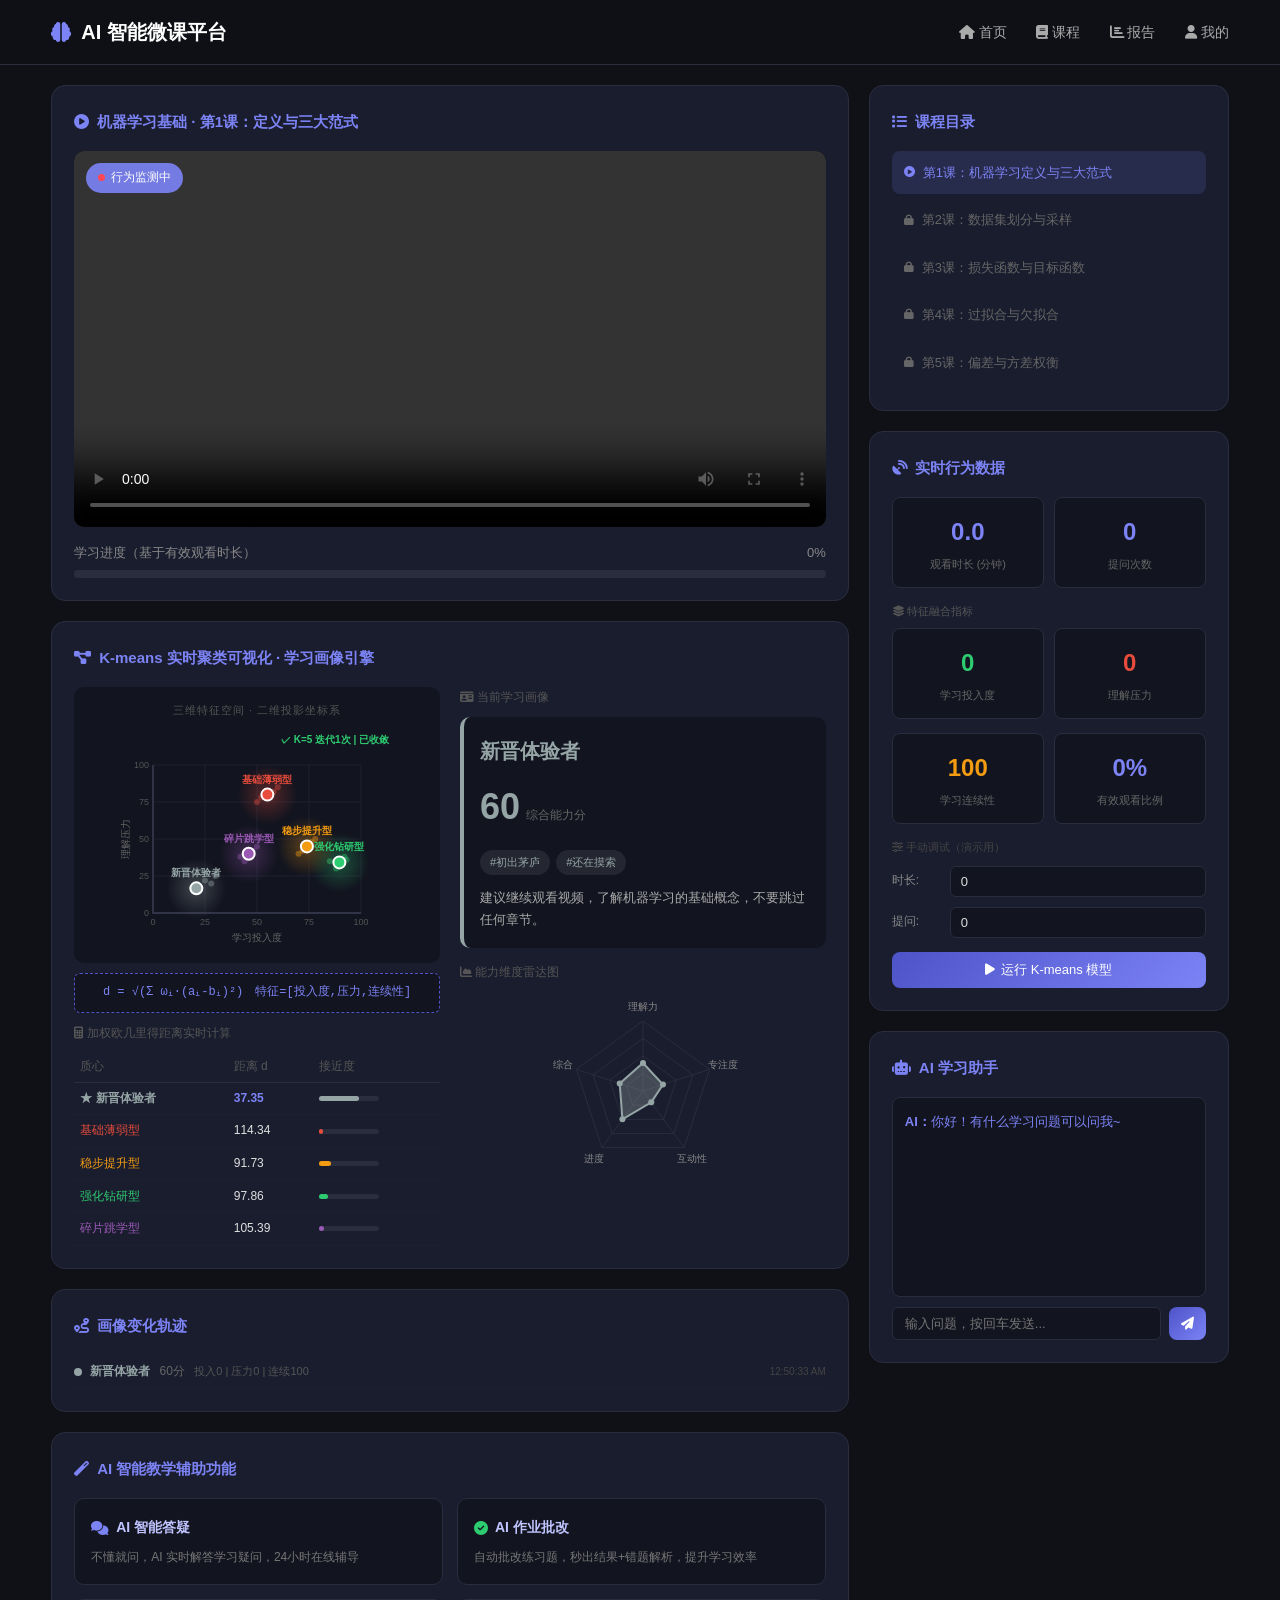
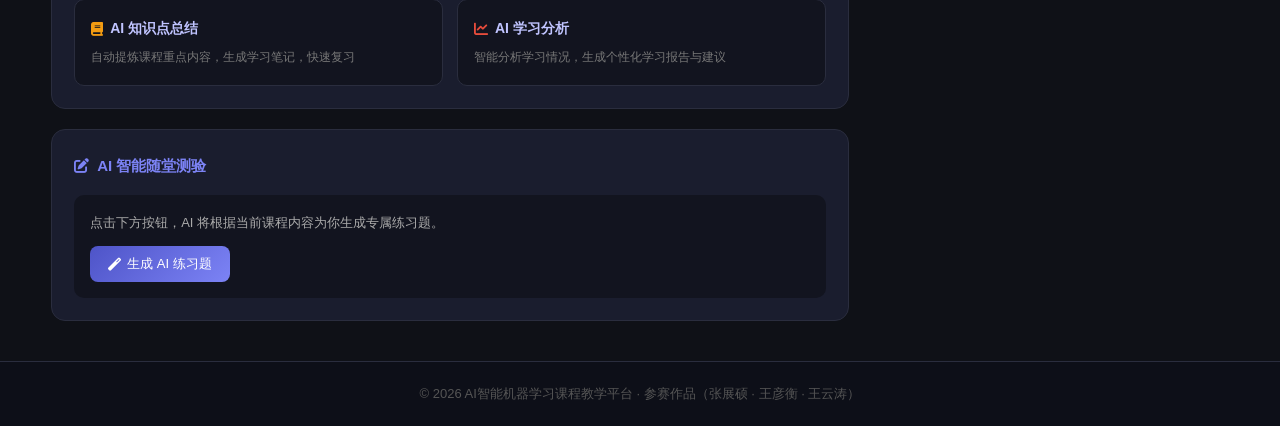
==== index.html @ 803f0291 "Add files via upload" ====
<!DOCTYPE html>
<html lang="zh-CN">
<head>
    <meta charset="UTF-8">
    <meta content="width=device-width, initial-scale=1.0" name="viewport">
    <title>AI智能微课教学平台</title>
    <link href="https://cdnjs.cloudflare.com/ajax/libs/font-awesome/6.4.0/css/all.min.css" rel="stylesheet">
    <link rel="stylesheet" href="style.css">
</head>
<body>

<header>
    <div class="container">
        <div class="nav">
            <div class="logo"><i class="fas fa-brain"></i><span>AI 智能微课平台</span></div>
            <div class="nav-links">
                <a href="#"><i class="fas fa-home"></i> 首页</a>
                <a href="#"><i class="fas fa-book"></i> 课程</a>
                <a href="#"><i class="fas fa-chart-bar"></i> 报告</a>
                <a href="#"><i class="fas fa-user"></i> 我的</a>
            </div>
        </div>
    </div>
</header>

<div class="container">
    <div class="main-layout">

        <!-- 左侧 -->
        <div>
            <!-- 视频 -->
            <div class="card">
                <div class="card-title"><i class="fas fa-play-circle"></i> 机器学习基础 · 第1课：定义与三大范式</div>
                <div class="video-wrapper">
                    <video id="myVideo" controls src="https://www.w3schools.com/html/mov_bbb.mp4"></video>
                    <div class="video-overlay-badge"><div class="live-dot"></div> 行为监测中</div>
                </div>
                <div class="progress-section">
                    <div class="progress-label">
                        <span>学习进度（基于有效观看时长）</span>
                        <span id="progressText">0%</span>
                    </div>
                    <div class="progress-track"><div class="progress-fill" id="progressFill" style="width:0%"></div></div>
                </div>
            </div>

            <!-- K-means 可视化 -->
            <div class="card">
                <div class="card-title"><i class="fas fa-project-diagram"></i> K-means 实时聚类可视化 · 学习画像引擎</div>
                <div class="kmeans-split">
                    <div>
                        <div class="kmeans-viz-wrapper">
                            <div class="kmeans-viz-title">三维特征空间 · 二维投影坐标系</div>
                            <canvas id="kmeansCanvas" width="280" height="220"></canvas>
                        </div>
                        <div class="formula-box">
                            d = √(Σ ωᵢ·(aᵢ-bᵢ)²)　特征=[投入度,压力,连续性]
                        </div>
                        <div style="font-size:12px;color:#555;margin:10px 0 6px;">
                            <i class="fas fa-calculator"></i> 加权欧几里得距离实时计算
                        </div>
                        <table class="distance-table">
                            <thead><tr><th>质心</th><th>距离 d</th><th>接近度</th></tr></thead>
                            <tbody id="distanceTbody"></tbody>
                        </table>
                    </div>
                    <div>
                        <div style="font-size:12px;color:#555;margin-bottom:8px;">
                            <i class="fas fa-id-card"></i> 当前学习画像
                        </div>
                        <div class="profile-card" id="profileCard">
                            <div class="profile-name" id="profileName">等待数据...</div>
                            <div class="profile-score-row">
                                <div class="profile-score" id="profileScore">—</div>
                                <div class="profile-score-unit">综合能力分</div>
                            </div>
                            <div class="profile-tags" id="profileTags"></div>
                            <div class="profile-suggestion" id="profileSuggestion">运行模型后显示个性化建议</div>
                        </div>
                        <div style="margin-top:14px;">
                            <div style="font-size:12px;color:#555;margin-bottom:8px;">
                                <i class="fas fa-chart-area"></i> 能力维度雷达图
                            </div>
                            <canvas id="radarCanvas" width="220" height="200" style="display:block;margin:0 auto;"></canvas>
                        </div>
                    </div>
                </div>
            </div>

            <!-- 画像变化时间线 -->
            <div class="card">
                <div class="card-title"><i class="fas fa-route"></i> 画像变化轨迹</div>
                <div id="profileTimeline" style="max-height:200px;overflow-y:auto;font-size:12px;color:#aaa;">
                    <p style="color:#555;">开始学习后自动记录画像变化...</p>
                </div>
            </div>

            <!-- AI 功能介绍 -->
            <div class="card">
                <div class="card-title"><i class="fas fa-magic"></i> AI 智能教学辅助功能</div>
                <div class="ai-grid">
                    <div class="ai-feat-card"><h4><i class="fas fa-comments" style="color:#7c83f5"></i> AI 智能答疑</h4><p>不懂就问，AI 实时解答学习疑问，24小时在线辅导</p></div>
                    <div class="ai-feat-card"><h4><i class="fas fa-check-circle" style="color:#2ecc71"></i> AI 作业批改</h4><p>自动批改练习题，秒出结果+错题解析，提升学习效率</p></div>
                    <div class="ai-feat-card"><h4><i class="fas fa-book" style="color:#f39c12"></i> AI 知识点总结</h4><p>自动提炼课程重点内容，生成学习笔记，快速复习</p></div>
                    <div class="ai-feat-card"><h4><i class="fas fa-chart-line" style="color:#e74c3c"></i> AI 学习分析</h4><p>智能分析学习情况，生成个性化学习报告与建议</p></div>
                </div>
            </div>

            <!-- 测验 -->
            <div class="card">
                <div class="card-title"><i class="fas fa-edit"></i> AI 智能随堂测验</div>
                <div class="quiz-inner" id="quizContent">
                    <p>点击下方按钮，AI 将根据当前课程内容为你生成专属练习题。</p>
                    <button class="btn" id="generateQuizBtn" onclick="generateQuizWithAI()" style="margin-top:12px;">
                        <i class="fas fa-magic"></i> 生成 AI 练习题
                    </button>
                </div>
                <div id="quizResult" style="margin-top:12px;padding:14px;border-radius:8px;display:none;background:#12141f;border-left:4px solid #4e54c8;font-size:13px;color:#ccc;"></div>
            </div>
        </div>

        <!-- 右侧 -->
        <div>
            <div class="card">
                <div class="card-title"><i class="fas fa-list"></i> 课程目录</div>
                <ul class="course-list">
                    <li class="active"><i class="fas fa-play-circle"></i> 第1课：机器学习定义与三大范式</li>
                    <li><i class="fas fa-lock"></i> 第2课：数据集划分与采样</li>
                    <li><i class="fas fa-lock"></i> 第3课：损失函数与目标函数</li>
                    <li><i class="fas fa-lock"></i> 第4课：过拟合与欠拟合</li>
                    <li><i class="fas fa-lock"></i> 第5课：偏差与方差权衡</li>
                </ul>
            </div>

            <div class="card">
                <div class="card-title"><i class="fas fa-satellite-dish"></i> 实时行为数据</div>

                <!-- 原始行为指标 -->
                <div class="stats-row">
                    <div class="stat-box"><div class="stat-val" id="statTime">0.0</div><div class="stat-label">观看时长 (分钟)</div></div>
                    <div class="stat-box"><div class="stat-val" id="statSpeak">0</div><div class="stat-label">提问次数</div></div>
                </div>

                <!-- 三维融合指标 -->
                <div style="font-size:11px;color:#555;margin:10px 0 6px;"><i class="fas fa-layer-group"></i> 特征融合指标</div>
                <div class="stats-row">
                    <div class="stat-box"><div class="stat-val" id="statEngagement" style="color:#2ecc71;">0</div><div class="stat-label">学习投入度</div></div>
                    <div class="stat-box"><div class="stat-val" id="statPressure" style="color:#e74c3c;">0</div><div class="stat-label">理解压力</div></div>
                </div>
                <div class="stats-row">
                    <div class="stat-box"><div class="stat-val" id="statContinuity" style="color:#f39c12;">0</div><div class="stat-label">学习连续性</div></div>
                    <div class="stat-box"><div class="stat-val" id="statEffective">0%</div><div class="stat-label">有效观看比例</div></div>
                </div>

                <div style="font-size:11px;color:#444;margin-bottom:8px;"><i class="fas fa-sliders-h"></i> 手动调试（演示用）</div>
                <div class="input-row"><label>时长:</label><input id="inputTime" type="number" value="0" min="0" step="0.5"></div>
                <div class="input-row"><label>提问:</label><input id="inputSpeak" type="number" value="0" min="0"></div>
                <button class="btn btn-full" onclick="runMLModel()" style="margin-top:4px;">
                    <i class="fas fa-play"></i> 运行 K-means 模型
                </button>
            </div>

            <div class="card">
                <div class="card-title"><i class="fas fa-robot"></i> AI 学习助手</div>
                <div class="chat-box" id="chatBox">
                    <div style="color:#7c83f5;margin-bottom:8px;"><strong>AI：</strong>你好！有什么学习问题可以问我~</div>
                </div>
                <div class="chat-input-row">
                    <input id="userInput" type="text" placeholder="输入问题，按回车发送...">
                    <button class="btn btn-sm" id="sendBtn"><i class="fas fa-paper-plane"></i></button>
                </div>
            </div>
        </div>

    </div>
</div>

<footer>
    <div class="container">
        <p>© 2026 AI智能机器学习课程教学平台 · 参赛作品（张展硕 · 王彦衡 · 王云涛）</p>
    </div>
</footer>

<script src="app.js"></script>
</body>
</html>
---- style.css ----
* { margin: 0; padding: 0; box-sizing: border-box; font-family: "Microsoft YaHei", sans-serif; }
body { background: #0f1117; color: #e0e0e0; line-height: 1.8; }

header {
    background: rgba(15,17,23,0.95);
    border-bottom: 1px solid #2a2d3e;
    padding: 14px 0;
    position: sticky; top: 0; z-index: 100;
    backdrop-filter: blur(10px);
}
.container { width: 92%; max-width: 1400px; margin: 0 auto; }
.nav { display: flex; justify-content: space-between; align-items: center; }
.logo { font-size: 20px; font-weight: bold; color: #7c83f5; display: flex; align-items: center; gap: 10px; }
.logo span { color: #fff; }
.nav-links a { color: #aaa; text-decoration: none; margin-left: 25px; font-size: 14px; transition: 0.2s; }
.nav-links a:hover { color: #7c83f5; }

.main-layout {
    display: grid;
    grid-template-columns: 1fr 360px;
    gap: 20px;
    margin: 20px auto;
    align-items: start;
}

.card {
    background: #1a1d2e;
    border-radius: 14px;
    padding: 22px;
    border: 1px solid #2a2d3e;
    margin-bottom: 20px;
}
.card-title {
    font-size: 15px; font-weight: bold; color: #7c83f5;
    margin-bottom: 16px; display: flex; align-items: center; gap: 8px;
}

.video-wrapper { position: relative; border-radius: 10px; overflow: hidden; background: #000; }
.video-wrapper video { width: 100%; display: block; }
.video-overlay-badge {
    position: absolute; top: 12px; left: 12px;
    background: rgba(124,131,245,0.9); color: #fff;
    padding: 4px 12px; border-radius: 20px; font-size: 12px;
    display: flex; align-items: center; gap: 6px;
}
.live-dot { width: 7px; height: 7px; background: #ff4757; border-radius: 50%; animation: blink 1s infinite; }
@keyframes blink { 0%,100%{opacity:1} 50%{opacity:0.2} }

.progress-section { margin-top: 14px; }
.progress-label { display: flex; justify-content: space-between; font-size: 13px; color: #888; margin-bottom: 6px; }
.progress-track { height: 8px; background: #2a2d3e; border-radius: 4px; overflow: hidden; }
.progress-fill { height: 100%; border-radius: 4px; background: linear-gradient(90deg, #4e54c8, #7c83f5); transition: width 0.5s ease; }

.kmeans-split { display: grid; grid-template-columns: 1fr 1fr; gap: 20px; align-items: start; }
.kmeans-viz-wrapper { background: #12141f; border-radius: 10px; padding: 14px; }
.kmeans-viz-title { font-size: 11px; color: #555; margin-bottom: 8px; text-align: center; letter-spacing: 1px; text-transform: uppercase; }
#kmeansCanvas { display: block; margin: 0 auto; border-radius: 6px; }

.formula-box {
    background: #12141f; border: 1px dashed #4e54c8;
    border-radius: 6px; padding: 8px;
    font-family: 'Consolas', monospace; font-size: 12px; color: #7c83f5;
    text-align: center; margin-top: 10px;
}

.distance-table { width: 100%; border-collapse: collapse; font-size: 12px; margin-top: 8px; }
.distance-table th { color: #555; font-weight: normal; padding: 4px 6px; text-align: left; border-bottom: 1px solid #2a2d3e; }
.distance-table td { padding: 5px 6px; border-bottom: 1px solid #1e2030; }
.distance-table tr.best-match td { color: #7c83f5; font-weight: bold; }
.dist-bar-wrap { background: #2a2d3e; border-radius: 3px; height: 5px; width: 60px; display: inline-block; vertical-align: middle; }
.dist-bar { height: 100%; border-radius: 3px; background: #4e54c8; }

.profile-card { background: #12141f; border-radius: 10px; padding: 16px; border-left: 4px solid #7c83f5; transition: border-color 0.4s; }
.profile-name { font-size: 20px; font-weight: bold; margin-bottom: 6px; transition: color 0.4s; }
.profile-score-row { display: flex; align-items: baseline; gap: 6px; margin-bottom: 10px; }
.profile-score { font-size: 36px; font-weight: bold; color: #7c83f5; transition: color 0.4s; }
.profile-score-unit { font-size: 12px; color: #666; }
.profile-tags { display: flex; gap: 6px; flex-wrap: wrap; margin-bottom: 12px; }
.tag { padding: 3px 10px; border-radius: 20px; font-size: 11px; }
.profile-suggestion { font-size: 13px; color: #aaa; line-height: 1.7; }

.ai-grid { display: grid; grid-template-columns: repeat(2,1fr); gap: 14px; }
.ai-feat-card { background: #12141f; border-radius: 10px; padding: 16px; border: 1px solid #2a2d3e; transition: border-color 0.2s; }
.ai-feat-card:hover { border-color: #4e54c8; }
.ai-feat-card h4 { font-size: 14px; color: #c0c4ff; margin-bottom: 6px; display: flex; align-items: center; gap: 7px; }
.ai-feat-card p { font-size: 12px; color: #777; }

.course-list { list-style: none; }
.course-list li { padding: 10px 12px; border-radius: 8px; font-size: 13px; cursor: pointer; display: flex; align-items: center; gap: 8px; transition: background 0.2s; margin-bottom: 4px; }
.course-list li.active { background: rgba(124,131,245,0.15); color: #7c83f5; }
.course-list li:not(.active) { color: #666; }
.course-list li:not(.active):hover { background: #1e2030; color: #aaa; }
.course-list li i { font-size: 11px; }

.stats-row { display: grid; grid-template-columns: 1fr 1fr; gap: 10px; margin-bottom: 14px; }
.stat-box { background: #12141f; border-radius: 8px; padding: 12px; text-align: center; border: 1px solid #2a2d3e; }
.stat-val { font-size: 24px; font-weight: bold; color: #7c83f5; }
.stat-label { font-size: 11px; color: #666; margin-top: 2px; }

.input-row { display: flex; gap: 8px; align-items: center; margin-bottom: 10px; }
.input-row label { font-size: 12px; color: #888; white-space: nowrap; min-width: 50px; }
.input-row input { flex: 1; background: #12141f; border: 1px solid #2a2d3e; color: #e0e0e0; border-radius: 6px; padding: 7px 10px; font-size: 13px; outline: none; }
.input-row input:focus { border-color: #4e54c8; }

.chat-box { height: 200px; background: #12141f; border-radius: 8px; padding: 12px; overflow-y: auto; margin-bottom: 10px; border: 1px solid #2a2d3e; font-size: 13px; }
.chat-input-row { display: flex; gap: 8px; }
.chat-input-row input { flex: 1; background: #12141f; border: 1px solid #2a2d3e; color: #e0e0e0; border-radius: 6px; padding: 8px 12px; font-size: 13px; outline: none; }
.chat-input-row input:focus { border-color: #4e54c8; }

.btn { background: linear-gradient(135deg, #4e54c8, #7c83f5); color: #fff; border: none; border-radius: 8px; padding: 9px 18px; cursor: pointer; font-size: 13px; transition: opacity 0.2s; display: inline-flex; align-items: center; gap: 6px; }
.btn:hover { opacity: 0.85; }
.btn:disabled { opacity: 0.5; cursor: not-allowed; }
.btn-full { width: 100%; justify-content: center; }
.btn-sm { padding: 8px 12px; }

.quiz-inner { background: #12141f; border-radius: 10px; padding: 16px; font-size: 13px; color: #aaa; }
.quiz-inner p.quiz-q { color: #fff; font-size: 14px; margin-bottom: 10px; font-weight: bold; }
.quiz-inner label { color: #ccc; display: block; margin: 6px 0; cursor: pointer; }
.quiz-inner input[type=radio] { margin-right: 6px; accent-color: #7c83f5; }

footer { background: #0d0f18; border-top: 1px solid #2a2d3e; text-align: center; padding: 20px 0; margin-top: 20px; font-size: 13px; color: #555; }

@media (max-width: 1024px) {
    .main-layout { grid-template-columns: 1fr; }
    .kmeans-split { grid-template-columns: 1fr; }
    .ai-grid { grid-template-columns: 1fr; }
}


/* 加载动画 */
@keyframes fadeIn {
    from { opacity: 0; transform: translateY(5px); }
    to { opacity: 1; transform: translateY(0); }
}

.card { animation: fadeIn 0.3s ease; }

.loading-skeleton {
    background: linear-gradient(90deg, #1a1d2e 25%, #2a2d3e 50%, #1a1d2e 75%);
    background-size: 200% 100%;
    animation: shimmer 1.5s infinite;
    border-radius: 4px;
}

@keyframes shimmer {
    0% { background-position: 200% 0; }
    100% { background-position: -200% 0; }
}
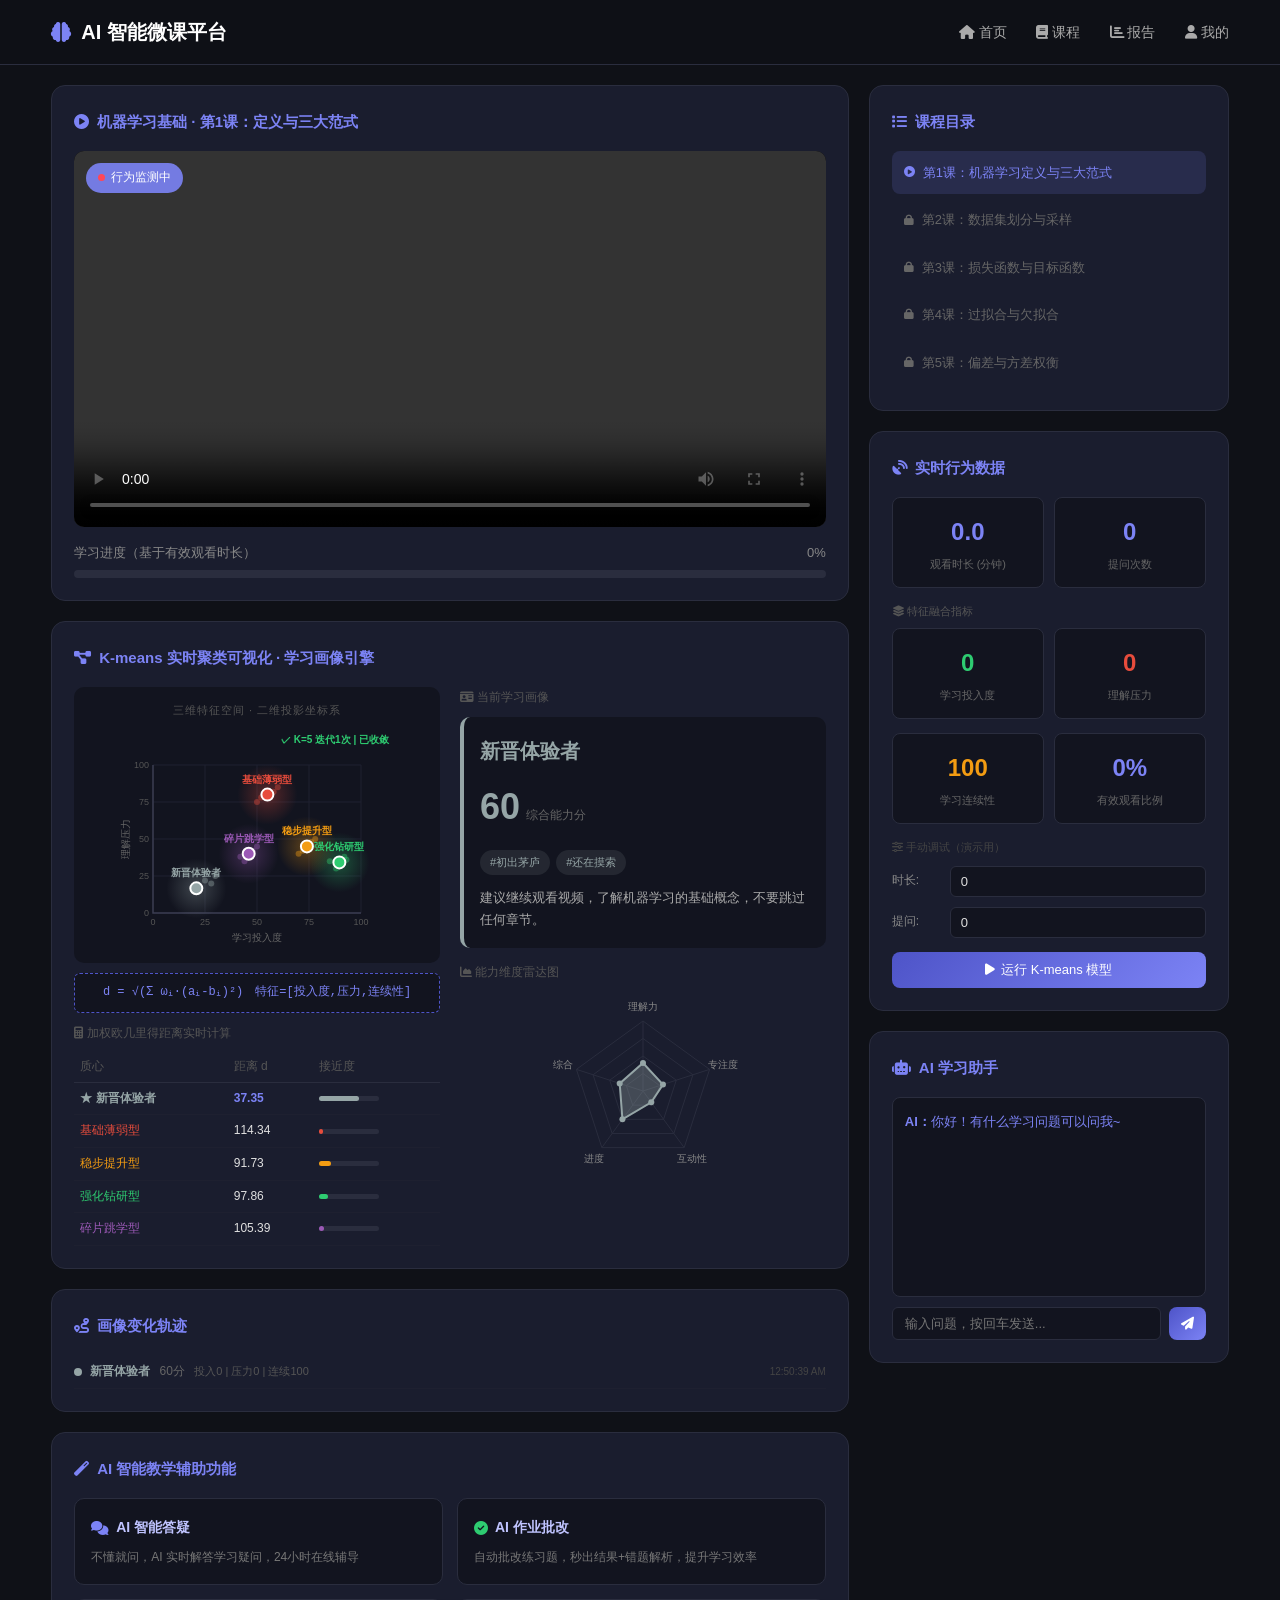
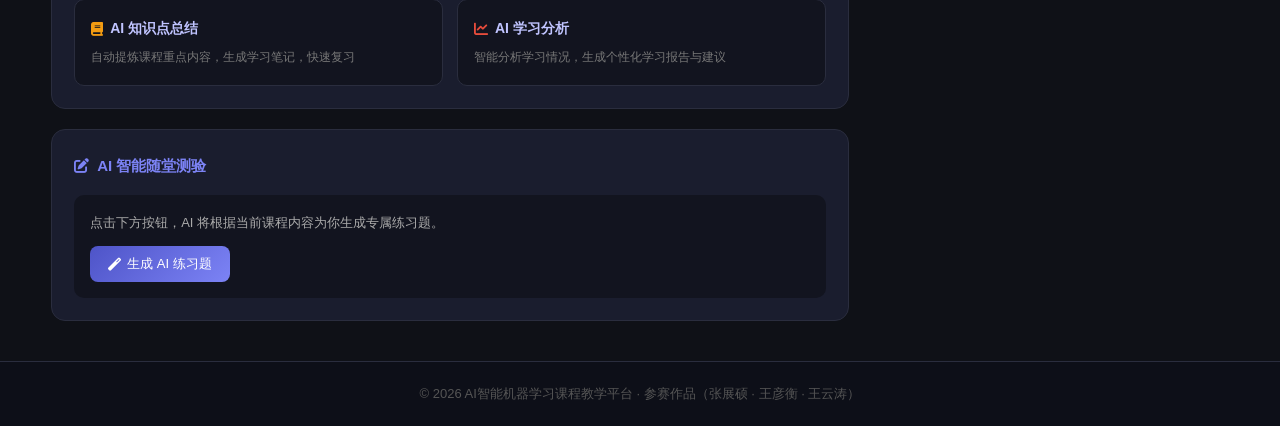
==== commit 235be4b7: "Update index.html" ====
--- a/index.html
+++ b/index.html
@@ -16,7 +16,7 @@
             <div class="nav-links">
                 <a href="#"><i class="fas fa-home"></i> 首页</a>
                 <a href="#"><i class="fas fa-book"></i> 课程</a>
-                <a href="#"><i class="fas fa-chart-bar"></i> 报告</a>
+                <a href="teache.html"><i class="fas fa-chart-bar"></i> 报告</a>
                 <a href="#"><i class="fas fa-user"></i> 我的</a>
             </div>
         </div>
@@ -183,4 +183,4 @@
 
 <script src="app.js"></script>
 </body>
-</html>+</html>
